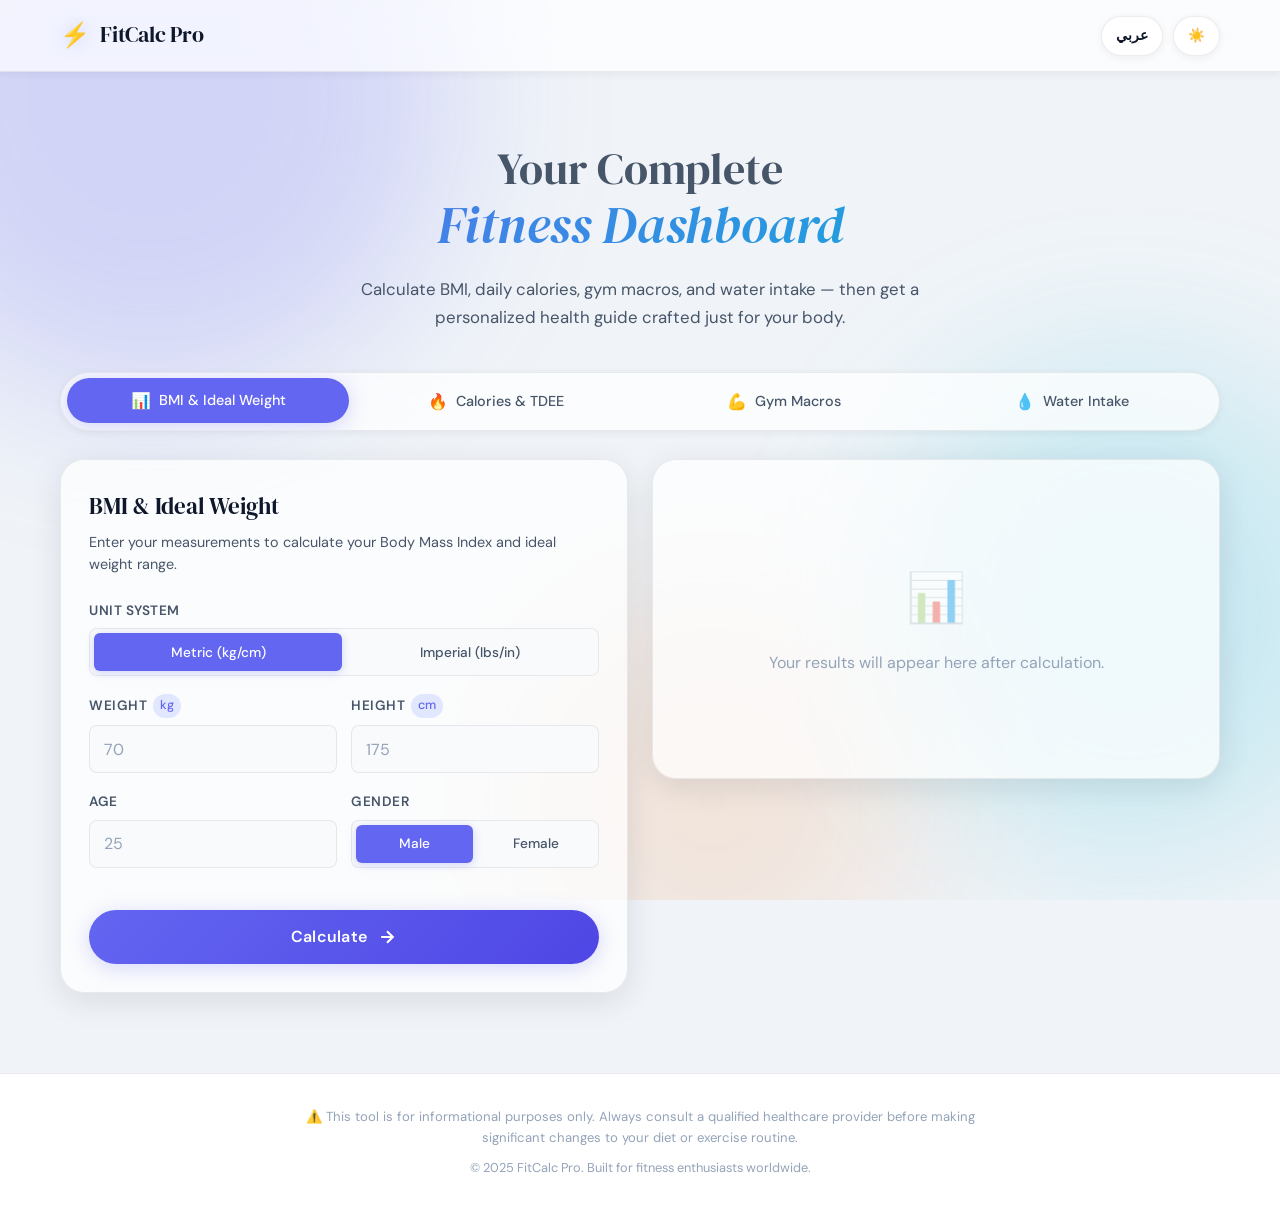
==== index.html @ 035aab6a "Initial commit with sitemap" ====
<!DOCTYPE html>
<html lang="en" dir="ltr" data-theme="light">
<head>
  <meta charset="UTF-8" />
  <meta name="viewport" content="width=device-width, initial-scale=1.0" />
  <meta name="description" content="Free professional Fitness Calculator: BMI, Daily Calories (TDEE), Gym Macros, and Water Intake. Get personalized health advice instantly." />
  <meta name="keywords" content="BMI calculator, calorie calculator, TDEE, macros calculator, water intake, fitness, weight loss, muscle gain, health" />
  <meta property="og:title" content="FitCalc Pro — BMI, Calories, Macros & Water Calculator" />
  <meta property="og:description" content="Your all-in-one fitness dashboard. Calculate BMI, calories, macros, and water intake with personalized guidance." />
  <meta name="theme-color" content="#0f172a" />
  <title>FitCalc Pro — BMI, Calories, Macros & Water Calculator</title>
  <link rel="preconnect" href="https://fonts.googleapis.com" />
  <link rel="preconnect" href="https://fonts.gstatic.com" crossorigin />
  <link href="https://fonts.googleapis.com/css2?family=DM+Sans:ital,opsz,wght@0,9..40,300;0,9..40,400;0,9..40,500;0,9..40,600;0,9..40,700;1,9..40,400&family=DM+Serif+Display:ital@0;1&family=Cairo:wght@300;400;500;600;700&display=swap" rel="stylesheet" />
  <link rel="stylesheet" href="style.css" />
</head>
<body>

  <!-- ===== BACKGROUND MESH ===== -->
  <div class="bg-mesh" aria-hidden="true">
    <div class="mesh-orb mesh-orb--1"></div>
    <div class="mesh-orb mesh-orb--2"></div>
    <div class="mesh-orb mesh-orb--3"></div>
  </div>

  <!-- ===== HEADER ===== -->
  <header class="site-header">
    <div class="header-inner container">
      <div class="logo">
        <span class="logo-icon" aria-hidden="true">⚡</span>
        <span class="logo-text" data-i18n="appName">FitCalc Pro</span>
      </div>
      <div class="header-controls">
        <button class="btn-icon" id="langToggle" aria-label="Toggle language" title="العربية / English">
          <span class="lang-label" id="langLabel">عربي</span>
        </button>
        <button class="btn-icon" id="themeToggle" aria-label="Toggle theme">
          <span class="theme-icon theme-icon--light" aria-hidden="true">☀️</span>
          <span class="theme-icon theme-icon--dark" aria-hidden="true">🌙</span>
        </button>
      </div>
    </div>
  </header>

  <!-- ===== HERO ===== -->
  <section class="hero">
    <div class="container">
      <h1 class="hero-title">
        <span class="hero-title--line1" data-i18n="heroLine1">Your Complete</span>
        <em class="hero-title--accent" data-i18n="heroLine2">Fitness Dashboard</em>
      </h1>
      <p class="hero-sub" data-i18n="heroSub">
        Calculate BMI, daily calories, gym macros, and water intake — then get a personalized health guide crafted just for your body.
      </p>
    </div>
  </section>

  <!-- ===== MAIN APP ===== -->
  <main class="app-main container">

    <!-- TAB NAV -->
    <nav class="tab-nav" role="tablist" aria-label="Calculator tools">
      <button class="tab-btn active" role="tab" aria-selected="true" aria-controls="tab-bmi" data-tab="bmi">
        <span class="tab-icon" aria-hidden="true">📊</span>
        <span data-i18n="tabBMI">BMI & Ideal Weight</span>
      </button>
      <button class="tab-btn" role="tab" aria-selected="false" aria-controls="tab-calories" data-tab="calories">
        <span class="tab-icon" aria-hidden="true">🔥</span>
        <span data-i18n="tabCalories">Calories & TDEE</span>
      </button>
      <button class="tab-btn" role="tab" aria-selected="false" aria-controls="tab-macros" data-tab="macros">
        <span class="tab-icon" aria-hidden="true">💪</span>
        <span data-i18n="tabMacros">Gym Macros</span>
      </button>
      <button class="tab-btn" role="tab" aria-selected="false" aria-controls="tab-water" data-tab="water">
        <span class="tab-icon" aria-hidden="true">💧</span>
        <span data-i18n="tabWater">Water Intake</span>
      </button>
    </nav>

    <!-- ============================================================ -->
    <!-- TAB 1: BMI & IDEAL WEIGHT -->
    <!-- ============================================================ -->
    <section class="tab-panel active" id="tab-bmi" role="tabpanel" aria-labelledby="btn-bmi">
      <div class="panel-grid">

        <!-- INPUT CARD -->
        <div class="card card--input">
          <div class="card-header">
            <h2 class="card-title" data-i18n="bmiTitle">BMI & Ideal Weight</h2>
            <p class="card-desc" data-i18n="bmiDesc">Enter your measurements to calculate your Body Mass Index and ideal weight range.</p>
          </div>

          <div class="form-group">
            <label class="form-label" for="bmi-unit" data-i18n="unitSystem">Unit System</label>
            <div class="segmented-control" id="bmi-unit-control">
              <button class="seg-btn active" data-unit="metric" data-i18n="metric">Metric (kg/cm)</button>
              <button class="seg-btn" data-unit="imperial" data-i18n="imperial">Imperial (lbs/in)</button>
            </div>
          </div>

          <div class="form-row">
            <div class="form-group">
              <label class="form-label" for="bmi-weight">
                <span data-i18n="weight">Weight</span>
                <span class="unit-label" id="weightUnitLabel">kg</span>
              </label>
              <input class="form-input" type="number" id="bmi-weight" min="1" max="500" placeholder="70" autocomplete="off" />
            </div>
            <div class="form-group">
              <label class="form-label" for="bmi-height">
                <span data-i18n="height">Height</span>
                <span class="unit-label" id="heightUnitLabel">cm</span>
              </label>
              <input class="form-input" type="number" id="bmi-height" min="1" max="300" placeholder="175" autocomplete="off" />
            </div>
          </div>

          <div class="form-row">
            <div class="form-group">
              <label class="form-label" for="bmi-age" data-i18n="age">Age</label>
              <input class="form-input" type="number" id="bmi-age" min="5" max="120" placeholder="25" autocomplete="off" />
            </div>
            <div class="form-group">
              <label class="form-label" data-i18n="gender">Gender</label>
              <div class="segmented-control" id="bmi-gender-control">
                <button class="seg-btn active" data-gender="male" data-i18n="male">Male</button>
                <button class="seg-btn" data-gender="female" data-i18n="female">Female</button>
              </div>
            </div>
          </div>

          <button class="btn-calculate" id="calcBMI">
            <span data-i18n="calculate">Calculate</span>
            <svg class="btn-arrow" viewBox="0 0 24 24" fill="none" stroke="currentColor" stroke-width="2.5"><path d="M5 12h14M12 5l7 7-7 7"/></svg>
          </button>
        </div>

        <!-- RESULT CARD -->
        <div class="card card--result" id="bmi-results" aria-live="polite">
          <div class="result-placeholder" id="bmi-placeholder">
            <div class="placeholder-icon" aria-hidden="true">📊</div>
            <p data-i18n="resultPlaceholder">Your results will appear here after calculation.</p>
          </div>

          <div class="result-content hidden" id="bmi-result-content">
            <div class="bmi-score-wrap">
              <div class="bmi-score-circle">
                <span class="bmi-score-value" id="bmiValue">--</span>
                <span class="bmi-score-label" data-i18n="bmiLabel">BMI</span>
              </div>
              <div class="bmi-score-info">
                <span class="bmi-status-badge" id="bmiStatusBadge">--</span>
                <p class="bmi-range-text" id="bmiRangeText"></p>
              </div>
            </div>

            <!-- GAUGE -->
            <div class="bmi-gauge-wrap">
              <div class="bmi-gauge" aria-hidden="true">
                <div class="gauge-track">
                  <div class="gauge-segment seg--underweight"></div>
                  <div class="gauge-segment seg--healthy"></div>
                  <div class="gauge-segment seg--overweight"></div>
                  <div class="gauge-segment seg--obese"></div>
                </div>
                <div class="gauge-needle" id="gaugeNeedle"></div>
                <div class="gauge-labels">
                  <span data-i18n="underweight">Underweight</span>
                  <span data-i18n="healthy">Healthy</span>
                  <span data-i18n="overweight">Overweight</span>
                  <span data-i18n="obese">Obese</span>
                </div>
              </div>
            </div>

            <!-- IDEAL WEIGHT -->
            <div class="ideal-weight-card">
              <h3 class="iw-title" data-i18n="idealWeightTitle">Ideal Weight Range</h3>
              <div class="iw-range">
                <div class="iw-item">
                  <span class="iw-method">Hamwi</span>
                  <span class="iw-value" id="iwHamwi">--</span>
                </div>
                <div class="iw-item">
                  <span class="iw-method">Devine</span>
                  <span class="iw-value" id="iwDevine">--</span>
                </div>
                <div class="iw-item">
                  <span class="iw-method">Robinson</span>
                  <span class="iw-value" id="iwRobinson">--</span>
                </div>
                <div class="iw-item iw-item--highlight">
                  <span class="iw-method" data-i18n="average">Average</span>
                  <span class="iw-value" id="iwAverage">--</span>
                </div>
              </div>
            </div>

            <button class="btn-export" id="exportBMI">
              <span aria-hidden="true">⬇</span>
              <span data-i18n="exportReport">Download Report</span>
            </button>
          </div>
        </div>
      </div>

      <!-- DYNAMIC ARTICLE -->
      <div class="article-section hidden" id="bmi-article" aria-live="polite"></div>
    </section>

    <!-- ============================================================ -->
    <!-- TAB 2: CALORIES & TDEE -->
    <!-- ============================================================ -->
    <section class="tab-panel" id="tab-calories" role="tabpanel">
      <div class="panel-grid">

        <div class="card card--input">
          <div class="card-header">
            <h2 class="card-title" data-i18n="calTitle">Daily Calories & TDEE</h2>
            <p class="card-desc" data-i18n="calDesc">Uses the Mifflin-St Jeor Equation to estimate your Basal Metabolic Rate and Total Daily Energy Expenditure.</p>
          </div>

          <div class="form-group">
            <label class="form-label" data-i18n="unitSystem">Unit System</label>
            <div class="segmented-control" id="cal-unit-control">
              <button class="seg-btn active" data-unit="metric" data-i18n="metric">Metric (kg/cm)</button>
              <button class="seg-btn" data-unit="imperial" data-i18n="imperial">Imperial (lbs/in)</button>
            </div>
          </div>

          <div class="form-row">
            <div class="form-group">
              <label class="form-label" for="cal-weight">
                <span data-i18n="weight">Weight</span>
                <span class="unit-label" id="calWeightUnitLabel">kg</span>
              </label>
              <input class="form-input" type="number" id="cal-weight" min="1" placeholder="70" autocomplete="off" />
            </div>
            <div class="form-group">
              <label class="form-label" for="cal-height">
                <span data-i18n="height">Height</span>
                <span class="unit-label" id="calHeightUnitLabel">cm</span>
              </label>
              <input class="form-input" type="number" id="cal-height" min="1" placeholder="175" autocomplete="off" />
            </div>
          </div>

          <div class="form-row">
            <div class="form-group">
              <label class="form-label" for="cal-age" data-i18n="age">Age</label>
              <input class="form-input" type="number" id="cal-age" min="5" max="120" placeholder="25" autocomplete="off" />
            </div>
            <div class="form-group">
              <label class="form-label" data-i18n="gender">Gender</label>
              <div class="segmented-control" id="cal-gender-control">
                <button class="seg-btn active" data-gender="male" data-i18n="male">Male</button>
                <button class="seg-btn" data-gender="female" data-i18n="female">Female</button>
              </div>
            </div>
          </div>

          <div class="form-group">
            <label class="form-label" for="cal-activity" data-i18n="activityLevel">Activity Level</label>
            <select class="form-select" id="cal-activity">
              <option value="1.2" data-i18n="actSedentary">Sedentary (desk job, little/no exercise)</option>
              <option value="1.375" data-i18n="actLight">Lightly Active (1–3 days/week)</option>
              <option value="1.55" data-i18n="actModerate">Moderately Active (3–5 days/week)</option>
              <option value="1.725" data-i18n="actVery">Very Active (6–7 days/week)</option>
              <option value="1.9" data-i18n="actAthlete">Athlete (2x/day, intense training)</option>
            </select>
          </div>

          <div class="form-group">
            <label class="form-label" data-i18n="goal">Your Goal</label>
            <div class="goal-control" id="cal-goal-control">
              <button class="goal-btn" data-goal="lose" data-i18n="goalLose">🔥 Lose Weight</button>
              <button class="goal-btn active" data-goal="maintain" data-i18n="goalMaintain">⚖️ Maintain</button>
              <button class="goal-btn" data-goal="gain" data-i18n="goalGain">💪 Gain Muscle</button>
            </div>
          </div>

          <button class="btn-calculate" id="calcCalories">
            <span data-i18n="calculate">Calculate</span>
            <svg class="btn-arrow" viewBox="0 0 24 24" fill="none" stroke="currentColor" stroke-width="2.5"><path d="M5 12h14M12 5l7 7-7 7"/></svg>
          </button>
        </div>

        <div class="card card--result" id="cal-results" aria-live="polite">
          <div class="result-placeholder" id="cal-placeholder">
            <div class="placeholder-icon" aria-hidden="true">🔥</div>
            <p data-i18n="resultPlaceholder">Your results will appear here after calculation.</p>
          </div>

          <div class="result-content hidden" id="cal-result-content">
            <div class="cal-main-result">
              <div class="cal-metric">
                <span class="cal-metric-value" id="bmrValue">--</span>
                <span class="cal-metric-label" data-i18n="bmrLabel">BMR (Base)</span>
                <span class="cal-metric-hint" data-i18n="bmrHint">Calories at rest</span>
              </div>
              <div class="cal-divider" aria-hidden="true">→</div>
              <div class="cal-metric cal-metric--primary">
                <span class="cal-metric-value" id="tdeeValue">--</span>
                <span class="cal-metric-label" data-i18n="tdeeLabel">TDEE (Daily)</span>
                <span class="cal-metric-hint" data-i18n="tdeeHint">With your activity</span>
              </div>
            </div>

            <div class="cal-goal-result">
              <div class="goal-result-card" id="goalResultCard">
                <div class="goal-result-icon" id="goalResultIcon" aria-hidden="true">⚖️</div>
                <div class="goal-result-info">
                  <span class="goal-result-label" id="goalResultLabel" data-i18n="goalMaintain">Maintenance</span>
                  <span class="goal-result-value" id="goalCalValue">--</span>
                  <span class="goal-result-sub" data-i18n="caloriesPerDay">calories / day</span>
                </div>
              </div>
            </div>

            <div class="cal-breakdown">
              <h3 class="breakdown-title" data-i18n="calBreakdownTitle">Weekly Goal Timeline</h3>
              <div class="breakdown-grid">
                <div class="breakdown-item">
                  <span class="breakdown-label" data-i18n="weekly">Weekly</span>
                  <span class="breakdown-value" id="weeklyChange">--</span>
                </div>
                <div class="breakdown-item">
                  <span class="breakdown-label" data-i18n="monthly">Monthly</span>
                  <span class="breakdown-value" id="monthlyChange">--</span>
                </div>
              </div>
            </div>

            <button class="btn-export" id="exportCalories">
              <span aria-hidden="true">⬇</span>
              <span data-i18n="exportReport">Download Report</span>
            </button>
          </div>
        </div>
      </div>
    </section>

    <!-- ============================================================ -->
    <!-- TAB 3: GYM MACROS -->
    <!-- ============================================================ -->
    <section class="tab-panel" id="tab-macros" role="tabpanel">
      <div class="panel-grid">

        <div class="card card--input">
          <div class="card-header">
            <h2 class="card-title" data-i18n="macroTitle">Gym Macros Calculator</h2>
            <p class="card-desc" data-i18n="macroDesc">Break down your daily calories into the optimal grams of Protein, Carbohydrates, and Fats for your fitness goal.</p>
          </div>

          <div class="form-group">
            <label class="form-label" for="macro-tdee" data-i18n="macroTDEELabel">Your TDEE / Daily Calories</label>
            <input class="form-input" type="number" id="macro-tdee" min="800" max="10000" placeholder="2500" autocomplete="off" />
            <span class="form-hint" data-i18n="macroTDEEHint">Use your result from the Calories tab, or enter manually.</span>
          </div>

          <div class="form-group">
            <label class="form-label" data-i18n="goal">Your Fitness Goal</label>
            <div class="goal-control" id="macro-goal-control">
              <button class="goal-btn" data-goal="cut" data-i18n="goalCut">🔥 Cut (Fat Loss)</button>
              <button class="goal-btn active" data-goal="maintain" data-i18n="goalMaintain">⚖️ Maintain</button>
              <button class="goal-btn" data-goal="bulk" data-i18n="goalBulk">💪 Bulk (Muscle Gain)</button>
            </div>
          </div>

          <div class="form-group">
            <label class="form-label" data-i18n="bodyType">Body Type / Preference</label>
            <div class="segmented-control" id="macro-body-control">
              <button class="seg-btn active" data-body="ecto" data-i18n="ecto">Ectomorph</button>
              <button class="seg-btn" data-body="meso" data-i18n="meso">Mesomorph</button>
              <button class="seg-btn" data-body="endo" data-i18n="endo">Endomorph</button>
            </div>
          </div>

          <button class="btn-calculate" id="calcMacros">
            <span data-i18n="calculate">Calculate</span>
            <svg class="btn-arrow" viewBox="0 0 24 24" fill="none" stroke="currentColor" stroke-width="2.5"><path d="M5 12h14M12 5l7 7-7 7"/></svg>
          </button>
        </div>

        <div class="card card--result" id="macro-results" aria-live="polite">
          <div class="result-placeholder" id="macro-placeholder">
            <div class="placeholder-icon" aria-hidden="true">💪</div>
            <p data-i18n="resultPlaceholder">Your results will appear here after calculation.</p>
          </div>

          <div class="result-content hidden" id="macro-result-content">
            <div class="macro-donut-wrap">
              <canvas id="macroDonut" width="200" height="200" aria-label="Macro distribution chart"></canvas>
              <div class="macro-donut-center">
                <span class="macro-donut-total" id="macroTotal">--</span>
                <span class="macro-donut-label" data-i18n="caloriesPerDay">cal/day</span>
              </div>
            </div>

            <div class="macro-bars">
              <div class="macro-bar-item">
                <div class="macro-bar-header">
                  <span class="macro-bar-name" data-i18n="protein">🥩 Protein</span>
                  <span class="macro-bar-value" id="proteinGrams">-- g</span>
                  <span class="macro-bar-pct" id="proteinPct">--%</span>
                </div>
                <div class="macro-bar-track"><div class="macro-bar-fill macro-bar-fill--protein" id="proteinBar"></div></div>
                <span class="macro-bar-cal" id="proteinCal">-- kcal</span>
              </div>
              <div class="macro-bar-item">
                <div class="macro-bar-header">
                  <span class="macro-bar-name" data-i18n="carbs">🍚 Carbohydrates</span>
                  <span class="macro-bar-value" id="carbsGrams">-- g</span>
                  <span class="macro-bar-pct" id="carbsPct">--%</span>
                </div>
                <div class="macro-bar-track"><div class="macro-bar-fill macro-bar-fill--carbs" id="carbsBar"></div></div>
                <span class="macro-bar-cal" id="carbsCal">-- kcal</span>
              </div>
              <div class="macro-bar-item">
                <div class="macro-bar-header">
                  <span class="macro-bar-name" data-i18n="fats">🥑 Fats</span>
                  <span class="macro-bar-value" id="fatsGrams">-- g</span>
                  <span class="macro-bar-pct" id="fatsPct">--%</span>
                </div>
                <div class="macro-bar-track"><div class="macro-bar-fill macro-bar-fill--fats" id="fatsBar"></div></div>
                <span class="macro-bar-cal" id="fatsCal">-- kcal</span>
              </div>
            </div>

            <div class="macro-meals">
              <h3 class="breakdown-title" data-i18n="perMealTitle">Per Meal Split (3 meals)</h3>
              <div class="meal-row">
                <span class="meal-macro protein-dot" data-i18n="protein">Protein</span>
                <span id="mealProtein">--</span>
              </div>
              <div class="meal-row">
                <span class="meal-macro carbs-dot" data-i18n="carbs">Carbs</span>
                <span id="mealCarbs">--</span>
              </div>
              <div class="meal-row">
                <span class="meal-macro fats-dot" data-i18n="fats">Fats</span>
                <span id="mealFats">--</span>
              </div>
            </div>

            <button class="btn-export" id="exportMacros">
              <span aria-hidden="true">⬇</span>
              <span data-i18n="exportReport">Download Report</span>
            </button>
          </div>
        </div>
      </div>
    </section>

    <!-- ============================================================ -->
    <!-- TAB 4: WATER INTAKE -->
    <!-- ============================================================ -->
    <section class="tab-panel" id="tab-water" role="tabpanel">
      <div class="panel-grid">

        <div class="card card--input">
          <div class="card-header">
            <h2 class="card-title" data-i18n="waterTitle">Daily Water Intake</h2>
            <p class="card-desc" data-i18n="waterDesc">Calculate how much water your body needs each day based on your weight, activity, and environment.</p>
          </div>

          <div class="form-group">
            <label class="form-label" data-i18n="unitSystem">Unit System</label>
            <div class="segmented-control" id="water-unit-control">
              <button class="seg-btn active" data-unit="metric" data-i18n="metric">Metric (kg)</button>
              <button class="seg-btn" data-unit="imperial" data-i18n="imperial">Imperial (lbs)</button>
            </div>
          </div>

          <div class="form-group">
            <label class="form-label" for="water-weight">
              <span data-i18n="weight">Weight</span>
              <span class="unit-label" id="waterWeightUnitLabel">kg</span>
            </label>
            <input class="form-input" type="number" id="water-weight" min="1" placeholder="70" autocomplete="off" />
          </div>

          <div class="form-group">
            <label class="form-label" for="water-activity" data-i18n="activityLevel">Activity Level</label>
            <select class="form-select" id="water-activity">
              <option value="sedentary" data-i18n="actSedentary">Sedentary (desk job, little/no exercise)</option>
              <option value="light" data-i18n="actLight">Lightly Active (1–3 days/week)</option>
              <option value="moderate" data-i18n="actModerate">Moderately Active (3–5 days/week)</option>
              <option value="very" data-i18n="actVery">Very Active (6–7 days/week)</option>
              <option value="athlete" data-i18n="actAthlete">Athlete (2x/day, intense training)</option>
            </select>
          </div>

          <div class="form-group">
            <label class="form-label" for="water-climate" data-i18n="climate">Climate / Environment</label>
            <select class="form-select" id="water-climate">
              <option value="cool" data-i18n="climateCool">Cool / Temperate</option>
              <option value="normal" data-i18n="climateNormal" selected>Normal</option>
              <option value="hot" data-i18n="climateHot">Hot / Humid</option>
              <option value="veryhot" data-i18n="climateVeryHot">Very Hot / Desert</option>
            </select>
          </div>

          <button class="btn-calculate" id="calcWater">
            <span data-i18n="calculate">Calculate</span>
            <svg class="btn-arrow" viewBox="0 0 24 24" fill="none" stroke="currentColor" stroke-width="2.5"><path d="M5 12h14M12 5l7 7-7 7"/></svg>
          </button>
        </div>

        <div class="card card--result" id="water-results" aria-live="polite">
          <div class="result-placeholder" id="water-placeholder">
            <div class="placeholder-icon" aria-hidden="true">💧</div>
            <p data-i18n="resultPlaceholder">Your results will appear here after calculation.</p>
          </div>

          <div class="result-content hidden" id="water-result-content">
            <div class="water-visual">
              <div class="water-bottle-wrap" aria-hidden="true">
                <div class="water-bottle">
                  <div class="water-fill" id="waterFill"></div>
                  <div class="water-waves"></div>
                </div>
              </div>
              <div class="water-main-info">
                <span class="water-liters" id="waterLiters">--</span>
                <span class="water-liters-label" data-i18n="litersPerDay">Liters / Day</span>
                <span class="water-glasses" id="waterGlasses">--</span>
                <span class="water-glasses-label" data-i18n="glassesPerDay">Glasses / Day</span>
              </div>
            </div>

            <div class="water-schedule">
              <h3 class="breakdown-title" data-i18n="waterScheduleTitle">Daily Drinking Schedule</h3>
              <div class="schedule-grid" id="waterScheduleGrid"></div>
            </div>

            <div class="water-tips" id="waterTipsBox">
              <h3 class="breakdown-title" data-i18n="waterTipsTitle">Hydration Tips</h3>
              <div class="tips-list" id="waterTipsList"></div>
            </div>

            <button class="btn-export" id="exportWater">
              <span aria-hidden="true">⬇</span>
              <span data-i18n="exportReport">Download Report</span>
            </button>
          </div>
        </div>
      </div>
    </section>

  </main>

  <!-- ===== FOOTER ===== -->
  <footer class="site-footer">
    <div class="container footer-inner">
      <p class="footer-disclaimer" data-i18n="disclaimer">
        ⚠️ This tool is for informational purposes only. Always consult a qualified healthcare provider before making significant changes to your diet or exercise routine.
      </p>
      <p class="footer-copy">© 2025 FitCalc Pro. Built for fitness enthusiasts worldwide.</p>
    </div>
  </footer>

  <script src="script.js"></script>
</body>
</html>
---- style.css ----
/* =====================================================
   FITCALC PRO — style.css
   Premium Fitness Dashboard UI
   ===================================================== */

/* ── 1. CSS VARIABLES & THEMING ── */
:root {
  /* Core Palette — Light */
  --bg-base:        #f0f4f8;
  --bg-surface:     #ffffff;
  --bg-glass:       rgba(255,255,255,0.72);
  --bg-glass-hover: rgba(255,255,255,0.88);
  --bg-input:       #f8fafc;
  --bg-input-focus: #ffffff;
  --border:         rgba(15,23,42,0.08);
  --border-focus:   var(--accent);
  --shadow-sm:      0 2px 8px rgba(15,23,42,0.06);
  --shadow-md:      0 8px 32px rgba(15,23,42,0.10);
  --shadow-lg:      0 20px 60px rgba(15,23,42,0.14);
  --shadow-glow:    0 0 40px rgba(99,102,241,0.18);

  --text-primary:   #0f172a;
  --text-secondary: #475569;
  --text-muted:     #94a3b8;
  --text-inverse:   #ffffff;

  /* Brand */
  --accent:         #6366f1;
  --accent-light:   #e0e7ff;
  --accent-dark:    #4f46e5;
  --accent-glow:    rgba(99,102,241,0.25);

  /* Macro / Status Colors */
  --color-protein:  #f97316;
  --color-carbs:    #3b82f6;
  --color-fats:     #a855f7;
  --color-water:    #06b6d4;

  --bmi-underweight: #38bdf8;
  --bmi-healthy:     #22c55e;
  --bmi-overweight:  #f59e0b;
  --bmi-obese:       #ef4444;

  /* Layout */
  --radius-sm:  8px;
  --radius-md:  16px;
  --radius-lg:  24px;
  --radius-xl:  32px;
  --radius-full:9999px;

  --max-width: 1200px;
  --header-h:  72px;

  /* Typography */
  --font-body:    'DM Sans', sans-serif;
  --font-display: 'DM Serif Display', serif;
  --font-ar:      'Cairo', sans-serif;

  /* Transitions */
  --ease:       cubic-bezier(0.4, 0, 0.2, 1);
  --ease-spring:cubic-bezier(0.34, 1.56, 0.64, 1);
  --t-fast:     140ms;
  --t-base:     240ms;
  --t-slow:     420ms;

  /* Mesh orb colors */
  --orb1: rgba(99, 102, 241, 0.22);
  --orb2: rgba(6, 182, 212, 0.16);
  --orb3: rgba(249, 115, 22, 0.12);
}

[data-theme="dark"] {
  --bg-base:        #0a0f1e;
  --bg-surface:     #111827;
  --bg-glass:       rgba(17,24,39,0.78);
  --bg-glass-hover: rgba(30,41,59,0.90);
  --bg-input:       #1e293b;
  --bg-input-focus: #243044;
  --border:         rgba(255,255,255,0.08);
  --border-focus:   var(--accent);
  --shadow-sm:      0 2px 8px rgba(0,0,0,0.25);
  --shadow-md:      0 8px 32px rgba(0,0,0,0.35);
  --shadow-lg:      0 20px 60px rgba(0,0,0,0.5);
  --shadow-glow:    0 0 60px rgba(99,102,241,0.22);

  --text-primary:   #f1f5f9;
  --text-secondary: #94a3b8;
  --text-muted:     #64748b;
  --text-inverse:   #0f172a;

  --accent-light:   rgba(99,102,241,0.18);

  --orb1: rgba(99, 102, 241, 0.15);
  --orb2: rgba(6, 182, 212, 0.10);
  --orb3: rgba(249, 115, 22, 0.08);
}

/* ── 2. RESET & BASE ── */
*, *::before, *::after {
  box-sizing: border-box;
  margin: 0;
  padding: 0;
}

html {
  font-size: 16px;
  scroll-behavior: smooth;
  -webkit-text-size-adjust: 100%;
}

body {
  font-family: var(--font-body);
  background: var(--bg-base);
  color: var(--text-primary);
  line-height: 1.6;
  min-height: 100vh;
  overflow-x: hidden;
  transition: background var(--t-slow) var(--ease), color var(--t-base) var(--ease);
}

html[lang="ar"] body,
html[dir="rtl"] body {
  font-family: var(--font-ar);
}

img, video { max-width: 100%; display: block; }
button { cursor: pointer; font-family: inherit; }
input, select, textarea { font-family: inherit; }
a { color: var(--accent); text-decoration: none; }

/* ── 3. BACKGROUND MESH ── */
.bg-mesh {
  position: fixed;
  inset: 0;
  pointer-events: none;
  z-index: 0;
  overflow: hidden;
}
.mesh-orb {
  position: absolute;
  border-radius: 50%;
  filter: blur(80px);
  animation: orbFloat 18s ease-in-out infinite;
}
.mesh-orb--1 {
  width: 600px; height: 600px;
  top: -200px; left: -150px;
  background: var(--orb1);
  animation-delay: 0s;
}
.mesh-orb--2 {
  width: 500px; height: 500px;
  top: 40%; right: -100px;
  background: var(--orb2);
  animation-delay: -6s;
}
.mesh-orb--3 {
  width: 400px; height: 400px;
  bottom: -100px; left: 40%;
  background: var(--orb3);
  animation-delay: -12s;
}
@keyframes orbFloat {
  0%, 100% { transform: translate(0, 0) scale(1); }
  33%       { transform: translate(40px, -30px) scale(1.05); }
  66%       { transform: translate(-30px, 20px) scale(0.97); }
}

/* ── 4. CONTAINER ── */
.container {
  max-width: var(--max-width);
  margin: 0 auto;
  padding: 0 20px;
  position: relative;
  z-index: 1;
}

/* ── 5. HEADER ── */
.site-header {
  position: sticky;
  top: 0;
  z-index: 100;
  height: var(--header-h);
  backdrop-filter: blur(20px) saturate(1.6);
  -webkit-backdrop-filter: blur(20px) saturate(1.6);
  background: var(--bg-glass);
  border-bottom: 1px solid var(--border);
  box-shadow: var(--shadow-sm);
  transition: background var(--t-slow) var(--ease);
}
.header-inner {
  display: flex;
  align-items: center;
  justify-content: space-between;
  height: 100%;
}
.logo {
  display: flex;
  align-items: center;
  gap: 10px;
}
.logo-icon {
  font-size: 1.5rem;
  filter: drop-shadow(0 0 8px var(--accent-glow));
  animation: pulse-icon 3s ease-in-out infinite;
}
@keyframes pulse-icon {
  0%, 100% { filter: drop-shadow(0 0 8px var(--accent-glow)); }
  50%       { filter: drop-shadow(0 0 18px var(--accent-glow)); }
}
.logo-text {
  font-family: var(--font-display);
  font-size: 1.35rem;
  font-weight: 400;
  color: var(--text-primary);
  letter-spacing: -0.01em;
}
.header-controls {
  display: flex;
  align-items: center;
  gap: 10px;
}
.btn-icon {
  display: flex;
  align-items: center;
  justify-content: center;
  gap: 6px;
  height: 40px;
  padding: 0 14px;
  border-radius: var(--radius-full);
  border: 1px solid var(--border);
  background: var(--bg-surface);
  color: var(--text-primary);
  font-size: 0.85rem;
  font-weight: 500;
  transition: all var(--t-fast) var(--ease);
  box-shadow: var(--shadow-sm);
}
.btn-icon:hover {
  background: var(--accent);
  color: #fff;
  border-color: var(--accent);
  transform: translateY(-1px);
  box-shadow: 0 4px 16px var(--accent-glow);
}
.theme-icon--light { display: inline; }
.theme-icon--dark  { display: none; }
[data-theme="dark"] .theme-icon--light { display: none; }
[data-theme="dark"] .theme-icon--dark  { display: inline; }
.lang-label { font-size: 0.85rem; font-weight: 600; }

/* ── 6. HERO ── */
.hero {
  padding: 72px 0 40px;
  text-align: center;
  position: relative;
  z-index: 1;
}
.hero-title {
  font-family: var(--font-display);
  font-weight: 400;
  line-height: 1.15;
  font-size: clamp(2rem, 5vw, 3.25rem);
  color: var(--text-primary);
  margin-bottom: 20px;
}
.hero-title--line1 {
  display: block;
  font-size: 0.85em;
  color: var(--text-secondary);
}
.hero-title--accent {
  display: block;
  font-style: italic;
  background: linear-gradient(135deg, var(--accent), var(--color-water));
  -webkit-background-clip: text;
  -webkit-text-fill-color: transparent;
  background-clip: text;
}
.hero-sub {
  max-width: 600px;
  margin: 0 auto;
  color: var(--text-secondary);
  font-size: 1.05rem;
  line-height: 1.7;
}

/* ── 7. APP MAIN ── */
.app-main {
  padding-bottom: 80px;
}

/* ── 8. TAB NAV ── */
.tab-nav {
  display: flex;
  gap: 6px;
  background: var(--bg-glass);
  backdrop-filter: blur(16px);
  -webkit-backdrop-filter: blur(16px);
  border: 1px solid var(--border);
  border-radius: var(--radius-xl);
  padding: 6px;
  margin-bottom: 28px;
  box-shadow: var(--shadow-sm);
  overflow-x: auto;
  scrollbar-width: none;
}
.tab-nav::-webkit-scrollbar { display: none; }
.tab-btn {
  flex: 1;
  min-width: 140px;
  display: flex;
  align-items: center;
  justify-content: center;
  gap: 8px;
  padding: 12px 16px;
  border-radius: var(--radius-lg);
  border: none;
  background: transparent;
  color: var(--text-secondary);
  font-size: 0.9rem;
  font-weight: 500;
  white-space: nowrap;
  transition: all var(--t-base) var(--ease);
}
.tab-btn:hover {
  background: var(--bg-glass-hover);
  color: var(--text-primary);
}
.tab-btn.active {
  background: var(--accent);
  color: #fff;
  box-shadow: 0 4px 20px var(--accent-glow);
  transform: translateY(-1px);
}
.tab-icon { font-size: 1.1em; }

/* ── 9. TAB PANELS ── */
.tab-panel {
  display: none;
  animation: panelIn var(--t-slow) var(--ease) both;
}
.tab-panel.active { display: block; }
@keyframes panelIn {
  from { opacity: 0; transform: translateY(16px); }
  to   { opacity: 1; transform: translateY(0); }
}

/* ── 10. PANEL GRID ── */
.panel-grid {
  display: grid;
  grid-template-columns: 1fr 1fr;
  gap: 24px;
  align-items: start;
}
@media (max-width: 820px) {
  .panel-grid { grid-template-columns: 1fr; }
}

/* ── 11. CARD ── */
.card {
  background: var(--bg-glass);
  backdrop-filter: blur(20px) saturate(1.4);
  -webkit-backdrop-filter: blur(20px) saturate(1.4);
  border: 1px solid var(--border);
  border-radius: var(--radius-lg);
  padding: 28px;
  box-shadow: var(--shadow-md);
  transition: box-shadow var(--t-base) var(--ease);
}
.card:hover { box-shadow: var(--shadow-lg); }
.card--result { min-height: 320px; }
.card-header { margin-bottom: 24px; }
.card-title {
  font-family: var(--font-display);
  font-size: 1.45rem;
  font-weight: 400;
  color: var(--text-primary);
  margin-bottom: 6px;
}
.card-desc {
  color: var(--text-secondary);
  font-size: 0.9rem;
  line-height: 1.55;
}

/* ── 12. FORM ELEMENTS ── */
.form-group { margin-bottom: 18px; }
.form-row {
  display: grid;
  grid-template-columns: 1fr 1fr;
  gap: 14px;
}
.form-label {
  display: flex;
  align-items: center;
  gap: 6px;
  font-size: 0.85rem;
  font-weight: 600;
  color: var(--text-secondary);
  margin-bottom: 7px;
  text-transform: uppercase;
  letter-spacing: 0.04em;
}
.unit-label {
  font-size: 0.78rem;
  font-weight: 500;
  color: var(--accent);
  background: var(--accent-light);
  padding: 2px 7px;
  border-radius: var(--radius-full);
  text-transform: lowercase;
  letter-spacing: 0;
}
.form-input, .form-select {
  width: 100%;
  height: 48px;
  padding: 0 14px;
  border-radius: var(--radius-sm);
  border: 1.5px solid var(--border);
  background: var(--bg-input);
  color: var(--text-primary);
  font-size: 1rem;
  font-family: inherit;
  transition: all var(--t-fast) var(--ease);
  outline: none;
  appearance: none;
  -webkit-appearance: none;
}
.form-input:focus, .form-select:focus {
  border-color: var(--accent);
  background: var(--bg-input-focus);
  box-shadow: 0 0 0 3px var(--accent-glow);
}
.form-input::placeholder { color: var(--text-muted); }
.form-select {
  background-image: url("data:image/svg+xml,%3Csvg xmlns='http://www.w3.org/2000/svg' width='16' height='16' fill='none' viewBox='0 0 24 24'%3E%3Cpath stroke='%2394a3b8' stroke-width='2' stroke-linecap='round' d='M6 9l6 6 6-6'/%3E%3C/svg%3E");
  background-repeat: no-repeat;
  background-position: right 12px center;
  padding-right: 40px;
}
html[dir="rtl"] .form-select {
  background-position: left 12px center;
  padding-right: 14px;
  padding-left: 40px;
}
.form-hint {
  display: block;
  margin-top: 5px;
  font-size: 0.8rem;
  color: var(--text-muted);
}

/* ── 13. SEGMENTED CONTROL ── */
.segmented-control {
  display: flex;
  gap: 4px;
  background: var(--bg-input);
  border: 1.5px solid var(--border);
  border-radius: var(--radius-sm);
  padding: 4px;
  height: 48px;
}
.seg-btn {
  flex: 1;
  border: none;
  border-radius: 6px;
  background: transparent;
  color: var(--text-secondary);
  font-size: 0.85rem;
  font-weight: 500;
  font-family: inherit;
  transition: all var(--t-fast) var(--ease);
}
.seg-btn.active {
  background: var(--accent);
  color: #fff;
  box-shadow: 0 2px 8px var(--accent-glow);
}
.seg-btn:hover:not(.active) {
  background: var(--bg-glass-hover);
  color: var(--text-primary);
}

/* ── 14. GOAL CONTROL ── */
.goal-control {
  display: flex;
  gap: 8px;
}
.goal-btn {
  flex: 1;
  height: 52px;
  border-radius: var(--radius-sm);
  border: 1.5px solid var(--border);
  background: var(--bg-input);
  color: var(--text-secondary);
  font-size: 0.85rem;
  font-weight: 600;
  font-family: inherit;
  transition: all var(--t-base) var(--ease);
  white-space: nowrap;
  overflow: hidden;
  text-overflow: ellipsis;
  padding: 0 8px;
}
.goal-btn.active {
  border-color: var(--accent);
  background: var(--accent-light);
  color: var(--accent);
  box-shadow: 0 2px 12px var(--accent-glow);
}
.goal-btn:hover:not(.active) {
  border-color: var(--accent);
  color: var(--text-primary);
}

/* ── 15. CALCULATE BUTTON ── */
.btn-calculate {
  width: 100%;
  height: 54px;
  border-radius: var(--radius-full);
  border: none;
  background: linear-gradient(135deg, var(--accent), var(--accent-dark));
  color: #fff;
  font-size: 1rem;
  font-weight: 600;
  font-family: inherit;
  display: flex;
  align-items: center;
  justify-content: center;
  gap: 10px;
  margin-top: 24px;
  transition: all var(--t-base) var(--ease-spring);
  box-shadow: 0 4px 20px var(--accent-glow);
  letter-spacing: 0.02em;
}
.btn-calculate:hover {
  transform: translateY(-2px) scale(1.01);
  box-shadow: 0 8px 32px var(--accent-glow);
}
.btn-calculate:active { transform: scale(0.98); }
.btn-arrow {
  width: 20px; height: 20px;
  transition: transform var(--t-fast) var(--ease);
}
html[dir="rtl"] .btn-arrow { transform: scaleX(-1); }
.btn-calculate:hover .btn-arrow { transform: translateX(4px); }
html[dir="rtl"] .btn-calculate:hover .btn-arrow { transform: scaleX(-1) translateX(-4px); }

/* ── 16. EXPORT BUTTON ── */
.btn-export {
  width: 100%;
  height: 44px;
  border-radius: var(--radius-full);
  border: 1.5px solid var(--accent);
  background: transparent;
  color: var(--accent);
  font-size: 0.9rem;
  font-weight: 600;
  font-family: inherit;
  display: flex;
  align-items: center;
  justify-content: center;
  gap: 8px;
  margin-top: 20px;
  transition: all var(--t-fast) var(--ease);
}
.btn-export:hover {
  background: var(--accent);
  color: #fff;
  box-shadow: 0 4px 16px var(--accent-glow);
  transform: translateY(-1px);
}

/* ── 17. RESULT STATES ── */
.result-placeholder {
  display: flex;
  flex-direction: column;
  align-items: center;
  justify-content: center;
  height: 260px;
  gap: 14px;
  color: var(--text-muted);
  text-align: center;
}
.placeholder-icon {
  font-size: 3rem;
  opacity: 0.4;
  animation: placeholderFloat 3s ease-in-out infinite;
}
@keyframes placeholderFloat {
  0%, 100% { transform: translateY(0); }
  50%       { transform: translateY(-8px); }
}
.result-content { animation: resultReveal var(--t-slow) var(--ease) both; }
@keyframes resultReveal {
  from { opacity: 0; transform: scale(0.97); }
  to   { opacity: 1; transform: scale(1); }
}
.hidden { display: none !important; }

/* ── 18. BMI RESULTS ── */
.bmi-score-wrap {
  display: flex;
  align-items: center;
  gap: 20px;
  margin-bottom: 24px;
}
.bmi-score-circle {
  width: 100px;
  height: 100px;
  border-radius: 50%;
  border: 3px solid var(--accent);
  background: var(--accent-light);
  display: flex;
  flex-direction: column;
  align-items: center;
  justify-content: center;
  flex-shrink: 0;
  box-shadow: 0 0 30px var(--accent-glow);
  transition: border-color var(--t-base) var(--ease);
}
.bmi-score-value {
  font-family: var(--font-display);
  font-size: 2rem;
  font-weight: 400;
  line-height: 1;
  color: var(--accent);
  transition: color var(--t-base) var(--ease);
}
.bmi-score-label {
  font-size: 0.75rem;
  font-weight: 600;
  color: var(--text-muted);
  text-transform: uppercase;
  letter-spacing: 0.06em;
}
.bmi-score-info {
  flex: 1;
}
.bmi-status-badge {
  display: inline-block;
  padding: 5px 14px;
  border-radius: var(--radius-full);
  font-size: 0.85rem;
  font-weight: 700;
  margin-bottom: 8px;
  transition: all var(--t-base) var(--ease);
}
.badge--underweight { background: rgba(56,189,248,0.15); color: var(--bmi-underweight); }
.badge--healthy     { background: rgba(34,197,94,0.15);  color: var(--bmi-healthy); }
.badge--overweight  { background: rgba(245,158,11,0.15); color: var(--bmi-overweight); }
.badge--obese       { background: rgba(239,68,68,0.15);  color: var(--bmi-obese); }
.bmi-range-text {
  font-size: 0.85rem;
  color: var(--text-secondary);
  line-height: 1.5;
}

/* BMI GAUGE */
.bmi-gauge-wrap { margin-bottom: 22px; }
.bmi-gauge { position: relative; }
.gauge-track {
  display: flex;
  height: 12px;
  border-radius: var(--radius-full);
  overflow: hidden;
  margin-bottom: 8px;
}
.gauge-segment {
  flex: 1;
  transition: opacity var(--t-base) var(--ease);
}
.seg--underweight { background: var(--bmi-underweight); }
.seg--healthy     { background: var(--bmi-healthy); }
.seg--overweight  { background: var(--bmi-overweight); }
.seg--obese       { background: var(--bmi-obese); }
.gauge-needle {
  position: absolute;
  top: -4px;
  width: 4px;
  height: 20px;
  background: var(--text-primary);
  border-radius: var(--radius-full);
  transform: translateX(-50%);
  transition: left var(--t-slow) var(--ease-spring);
  box-shadow: 0 2px 8px rgba(0,0,0,0.3);
}
.gauge-needle::after {
  content: '';
  position: absolute;
  bottom: -5px;
  left: 50%;
  transform: translateX(-50%);
  border-left: 4px solid transparent;
  border-right: 4px solid transparent;
  border-top: 6px solid var(--text-primary);
}
.gauge-labels {
  display: flex;
  justify-content: space-between;
  font-size: 0.7rem;
  color: var(--text-muted);
  font-weight: 500;
}

/* IDEAL WEIGHT */
.ideal-weight-card {
  background: var(--bg-input);
  border-radius: var(--radius-md);
  padding: 16px;
  margin-bottom: 4px;
  border: 1px solid var(--border);
}
.iw-title {
  font-size: 0.85rem;
  font-weight: 700;
  color: var(--text-secondary);
  text-transform: uppercase;
  letter-spacing: 0.05em;
  margin-bottom: 12px;
}
.iw-range {
  display: grid;
  grid-template-columns: 1fr 1fr;
  gap: 10px;
}
.iw-item {
  display: flex;
  flex-direction: column;
  gap: 2px;
}
.iw-method {
  font-size: 0.75rem;
  color: var(--text-muted);
  font-weight: 500;
}
.iw-value {
  font-size: 1rem;
  font-weight: 700;
  color: var(--text-primary);
}
.iw-item--highlight .iw-value { color: var(--accent); font-size: 1.1rem; }
.iw-item--highlight .iw-method { color: var(--accent); }

/* ── 19. CALORIES RESULTS ── */
.cal-main-result {
  display: flex;
  align-items: center;
  gap: 16px;
  margin-bottom: 22px;
  padding: 20px;
  background: var(--bg-input);
  border-radius: var(--radius-md);
  border: 1px solid var(--border);
}
.cal-metric {
  flex: 1;
  display: flex;
  flex-direction: column;
  align-items: center;
  text-align: center;
  gap: 3px;
}
.cal-metric--primary .cal-metric-value { color: var(--accent); font-size: 2.2rem; }
.cal-metric-value {
  font-family: var(--font-display);
  font-size: 1.6rem;
  font-weight: 400;
  color: var(--text-primary);
  line-height: 1;
}
.cal-metric-label {
  font-size: 0.78rem;
  font-weight: 700;
  color: var(--text-secondary);
  text-transform: uppercase;
  letter-spacing: 0.05em;
}
.cal-metric-hint { font-size: 0.75rem; color: var(--text-muted); }
.cal-divider {
  font-size: 1.5rem;
  color: var(--text-muted);
  flex-shrink: 0;
}
html[dir="rtl"] .cal-divider { transform: scaleX(-1); }

.goal-result-card {
  display: flex;
  align-items: center;
  gap: 16px;
  padding: 18px 20px;
  border-radius: var(--radius-md);
  background: linear-gradient(135deg, var(--accent-light), transparent);
  border: 1.5px solid var(--accent);
  margin-bottom: 20px;
  transition: all var(--t-base) var(--ease);
}
.goal-result-icon { font-size: 2rem; }
.goal-result-info { display: flex; flex-direction: column; gap: 2px; }
.goal-result-label { font-size: 0.8rem; font-weight: 700; color: var(--text-secondary); text-transform: uppercase; letter-spacing: 0.05em; }
.goal-result-value { font-family: var(--font-display); font-size: 2rem; color: var(--accent); line-height: 1.1; }
.goal-result-sub { font-size: 0.8rem; color: var(--text-muted); }

.cal-breakdown { margin-bottom: 4px; }
.breakdown-title {
  font-size: 0.82rem;
  font-weight: 700;
  color: var(--text-secondary);
  text-transform: uppercase;
  letter-spacing: 0.05em;
  margin-bottom: 10px;
}
.breakdown-grid {
  display: grid;
  grid-template-columns: 1fr 1fr;
  gap: 10px;
}
.breakdown-item {
  background: var(--bg-input);
  border: 1px solid var(--border);
  border-radius: var(--radius-sm);
  padding: 12px 14px;
  display: flex;
  flex-direction: column;
  gap: 3px;
}
.breakdown-label { font-size: 0.75rem; color: var(--text-muted); font-weight: 500; }
.breakdown-value { font-size: 1rem; font-weight: 700; color: var(--text-primary); }

/* ── 20. MACRO RESULTS ── */
.macro-donut-wrap {
  position: relative;
  display: flex;
  justify-content: center;
  align-items: center;
  margin-bottom: 24px;
}
#macroDonut { display: block; }
.macro-donut-center {
  position: absolute;
  display: flex;
  flex-direction: column;
  align-items: center;
  pointer-events: none;
}
.macro-donut-total {
  font-family: var(--font-display);
  font-size: 1.6rem;
  color: var(--text-primary);
}
.macro-donut-label {
  font-size: 0.72rem;
  color: var(--text-muted);
  font-weight: 500;
}

.macro-bars { margin-bottom: 20px; }
.macro-bar-item {
  margin-bottom: 14px;
}
.macro-bar-header {
  display: flex;
  align-items: center;
  gap: 8px;
  margin-bottom: 5px;
}
.macro-bar-name { font-size: 0.88rem; font-weight: 600; color: var(--text-primary); flex: 1; }
.macro-bar-value { font-size: 0.9rem; font-weight: 700; color: var(--text-primary); }
.macro-bar-pct { font-size: 0.8rem; color: var(--text-muted); min-width: 36px; text-align: right; }
html[dir="rtl"] .macro-bar-pct { text-align: left; }
.macro-bar-track {
  height: 8px;
  background: var(--bg-input);
  border-radius: var(--radius-full);
  overflow: hidden;
  border: 1px solid var(--border);
}
.macro-bar-fill {
  height: 100%;
  border-radius: var(--radius-full);
  transition: width 0.8s var(--ease-spring);
  width: 0;
}
.macro-bar-fill--protein { background: linear-gradient(90deg, var(--color-protein), #fb923c); }
.macro-bar-fill--carbs   { background: linear-gradient(90deg, var(--color-carbs), #60a5fa); }
.macro-bar-fill--fats    { background: linear-gradient(90deg, var(--color-fats), #c084fc); }
.macro-bar-cal { font-size: 0.75rem; color: var(--text-muted); }

.macro-meals {
  background: var(--bg-input);
  border-radius: var(--radius-md);
  padding: 14px 16px;
  border: 1px solid var(--border);
}
.meal-row {
  display: flex;
  justify-content: space-between;
  align-items: center;
  padding: 6px 0;
  border-bottom: 1px solid var(--border);
  font-size: 0.9rem;
}
.meal-row:last-child { border-bottom: none; }
.meal-macro { font-weight: 600; display: flex; align-items: center; gap: 6px; }
.protein-dot::before, .carbs-dot::before, .fats-dot::before {
  content: '';
  width: 10px; height: 10px;
  border-radius: 50%;
  display: inline-block;
}
.protein-dot::before { background: var(--color-protein); }
.carbs-dot::before   { background: var(--color-carbs); }
.fats-dot::before    { background: var(--color-fats); }

/* ── 21. WATER RESULTS ── */
.water-visual {
  display: flex;
  align-items: center;
  gap: 24px;
  margin-bottom: 24px;
}
.water-bottle-wrap {
  flex-shrink: 0;
}
.water-bottle {
  width: 70px;
  height: 130px;
  border: 2.5px solid var(--color-water);
  border-radius: 12px 12px 20px 20px;
  position: relative;
  overflow: hidden;
  background: rgba(6,182,212,0.05);
  box-shadow: 0 0 20px rgba(6,182,212,0.2);
}
.water-bottle::before {
  content: '';
  position: absolute;
  top: -10px;
  left: 50%;
  transform: translateX(-50%);
  width: 28px;
  height: 12px;
  border: 2.5px solid var(--color-water);
  border-bottom: none;
  border-radius: 4px 4px 0 0;
}
.water-fill {
  position: absolute;
  bottom: 0;
  left: 0;
  right: 0;
  background: linear-gradient(180deg, rgba(6,182,212,0.5), rgba(6,182,212,0.9));
  transition: height 1s var(--ease-spring);
  height: 0%;
}
.water-waves {
  position: absolute;
  top: 0; left: -20px;
  width: 150%;
  height: 16px;
  background: rgba(6,182,212,0.4);
  border-radius: 50%;
  animation: waveAnim 2s ease-in-out infinite;
}
@keyframes waveAnim {
  0%, 100% { transform: translateX(0); }
  50%       { transform: translateX(15px); }
}
.water-main-info {
  flex: 1;
  display: flex;
  flex-direction: column;
}
.water-liters {
  font-family: var(--font-display);
  font-size: 3rem;
  color: var(--color-water);
  line-height: 1;
}
.water-liters-label { font-size: 0.8rem; color: var(--text-muted); margin-bottom: 12px; font-weight: 500; }
.water-glasses { font-size: 1.6rem; font-weight: 700; color: var(--text-primary); line-height: 1; }
.water-glasses-label { font-size: 0.8rem; color: var(--text-muted); font-weight: 500; }

.water-schedule { margin-bottom: 20px; }
.schedule-grid {
  display: grid;
  grid-template-columns: repeat(auto-fill, minmax(80px, 1fr));
  gap: 8px;
}
.schedule-item {
  background: var(--bg-input);
  border: 1px solid var(--border);
  border-radius: var(--radius-sm);
  padding: 8px 6px;
  text-align: center;
  font-size: 0.78rem;
  animation: scheduleIn var(--t-base) var(--ease) both;
}
.schedule-item-time { font-weight: 700; color: var(--color-water); }
.schedule-item-amt  { color: var(--text-muted); }
@keyframes scheduleIn {
  from { opacity: 0; transform: scale(0.9); }
  to   { opacity: 1; transform: scale(1); }
}

.water-tips { margin-bottom: 4px; }
.tips-list { display: flex; flex-direction: column; gap: 8px; }
.tip-item {
  display: flex;
  align-items: flex-start;
  gap: 10px;
  padding: 10px 12px;
  background: var(--bg-input);
  border-radius: var(--radius-sm);
  font-size: 0.88rem;
  color: var(--text-secondary);
  border: 1px solid var(--border);
  animation: scheduleIn var(--t-base) var(--ease) both;
}
.tip-icon { font-size: 1.1em; flex-shrink: 0; }

/* ── 22. DYNAMIC ARTICLE SECTION ── */
.article-section {
  margin-top: 36px;
  animation: panelIn var(--t-slow) var(--ease) both;
}
.article-card {
  background: var(--bg-glass);
  backdrop-filter: blur(20px);
  -webkit-backdrop-filter: blur(20px);
  border: 1px solid var(--border);
  border-radius: var(--radius-lg);
  padding: 36px 40px;
  box-shadow: var(--shadow-md);
}
.article-eyebrow {
  display: flex;
  align-items: center;
  gap: 10px;
  margin-bottom: 20px;
}
.article-eyebrow-text {
  font-size: 0.8rem;
  font-weight: 700;
  color: var(--accent);
  text-transform: uppercase;
  letter-spacing: 0.08em;
}
.article-eyebrow-badge {
  padding: 3px 10px;
  border-radius: var(--radius-full);
  background: var(--accent-light);
  color: var(--accent);
  font-size: 0.75rem;
  font-weight: 600;
}
.article-h1 {
  font-family: var(--font-display);
  font-size: clamp(1.4rem, 3vw, 2rem);
  font-weight: 400;
  color: var(--text-primary);
  line-height: 1.25;
  margin-bottom: 16px;
}
.article-intro {
  font-size: 1rem;
  color: var(--text-secondary);
  line-height: 1.7;
  margin-bottom: 28px;
  padding-bottom: 24px;
  border-bottom: 1px solid var(--border);
}
.article-section-inner { margin-bottom: 24px; }
.article-h2 {
  font-size: 1.05rem;
  font-weight: 700;
  color: var(--text-primary);
  margin-bottom: 10px;
  display: flex;
  align-items: center;
  gap: 8px;
}
.article-p {
  font-size: 0.95rem;
  color: var(--text-secondary);
  line-height: 1.75;
  margin-bottom: 10px;
}
.article-list {
  list-style: none;
  display: flex;
  flex-direction: column;
  gap: 6px;
}
.article-list li {
  display: flex;
  align-items: flex-start;
  gap: 10px;
  font-size: 0.92rem;
  color: var(--text-secondary);
  line-height: 1.6;
  padding: 8px 12px;
  background: var(--bg-input);
  border-radius: var(--radius-sm);
  border: 1px solid var(--border);
}
.article-list li::before {
  content: '✓';
  color: var(--accent);
  font-weight: 700;
  flex-shrink: 0;
}
.article-highlight-box {
  background: linear-gradient(135deg, var(--accent-light), transparent);
  border: 1.5px solid var(--accent);
  border-radius: var(--radius-md);
  padding: 18px 20px;
  margin: 18px 0;
  font-size: 0.95rem;
  color: var(--text-secondary);
  line-height: 1.65;
}
.article-highlight-box strong { color: var(--accent); }
.article-stat-row {
  display: grid;
  grid-template-columns: repeat(auto-fit, minmax(130px, 1fr));
  gap: 12px;
  margin: 16px 0;
}
.article-stat {
  background: var(--bg-input);
  border: 1px solid var(--border);
  border-radius: var(--radius-sm);
  padding: 14px 16px;
  text-align: center;
}
.article-stat-val {
  font-family: var(--font-display);
  font-size: 1.5rem;
  color: var(--accent);
  display: block;
  line-height: 1;
}
.article-stat-desc {
  font-size: 0.75rem;
  color: var(--text-muted);
  display: block;
  margin-top: 4px;
}

/* ── 23. FOOTER ── */
.site-footer {
  background: var(--bg-surface);
  border-top: 1px solid var(--border);
  padding: 32px 0;
  position: relative;
  z-index: 1;
}
.footer-inner { text-align: center; }
.footer-disclaimer {
  font-size: 0.82rem;
  color: var(--text-muted);
  max-width: 680px;
  margin: 0 auto 10px;
  line-height: 1.6;
}
.footer-copy { font-size: 0.8rem; color: var(--text-muted); }

/* ── 24. RESPONSIVE ── */
@media (max-width: 600px) {
  .hero { padding: 48px 0 28px; }
  .tab-btn { min-width: 110px; font-size: 0.8rem; padding: 10px 10px; }
  .card { padding: 20px 16px; }
  .form-row { grid-template-columns: 1fr; gap: 0; }
  .goal-control { flex-direction: column; gap: 6px; }
  .goal-btn { height: 44px; }
  .article-card { padding: 22px 18px; }
  .cal-main-result { flex-direction: column; gap: 12px; }
  .cal-divider { transform: rotate(90deg); }
  html[dir="rtl"] .cal-divider { transform: rotate(90deg); }
  .water-visual { flex-direction: column; align-items: flex-start; }
  .bmi-score-wrap { flex-direction: column; text-align: center; }
}
@media (max-width: 400px) {
  .container { padding: 0 14px; }
  .logo-text { font-size: 1.1rem; }
}

/* ── 25. RTL OVERRIDES ── */
html[dir="rtl"] .btn-calculate,
html[dir="rtl"] .btn-export { flex-direction: row-reverse; }
html[dir="rtl"] .tab-btn { flex-direction: row-reverse; }
html[dir="rtl"] .form-label { flex-direction: row-reverse; justify-content: flex-end; }
html[dir="rtl"] .card-header { text-align: right; }
html[dir="rtl"] .breakdown-item { text-align: right; }
html[dir="rtl"] .macro-bar-header { flex-direction: row-reverse; }
html[dir="rtl"] .gauge-labels { flex-direction: row-reverse; }
html[dir="rtl"] .article-eyebrow { flex-direction: row-reverse; }
html[dir="rtl"] .article-list li { flex-direction: row-reverse; text-align: right; }
html[dir="rtl"] .iw-item { align-items: flex-end; }
html[dir="rtl"] .water-main-info { align-items: flex-end; }
html[dir="rtl"] .macro-bar-fill--protein { background: linear-gradient(270deg, var(--color-protein), #fb923c); }
html[dir="rtl"] .macro-bar-fill--carbs   { background: linear-gradient(270deg, var(--color-carbs), #60a5fa); }
html[dir="rtl"] .macro-bar-fill--fats    { background: linear-gradient(270deg, var(--color-fats), #c084fc); }

/* ── 26. PRINT STYLES ── */
@media print {
  .bg-mesh, .site-header, .tab-nav, .btn-calculate, .btn-export, .btn-icon { display: none !important; }
  body { background: white; color: black; }
  .card { box-shadow: none; border: 1px solid #ccc; }
  .tab-panel { display: block !important; page-break-inside: avoid; }
}

/* ── 27. SCROLLBAR ── */
::-webkit-scrollbar { width: 6px; height: 6px; }
::-webkit-scrollbar-track { background: transparent; }
::-webkit-scrollbar-thumb { background: var(--border); border-radius: var(--radius-full); }
::-webkit-scrollbar-thumb:hover { background: var(--accent); }

/* ── 28. SELECTION ── */
::selection { background: var(--accent-glow); color: var(--text-primary); }
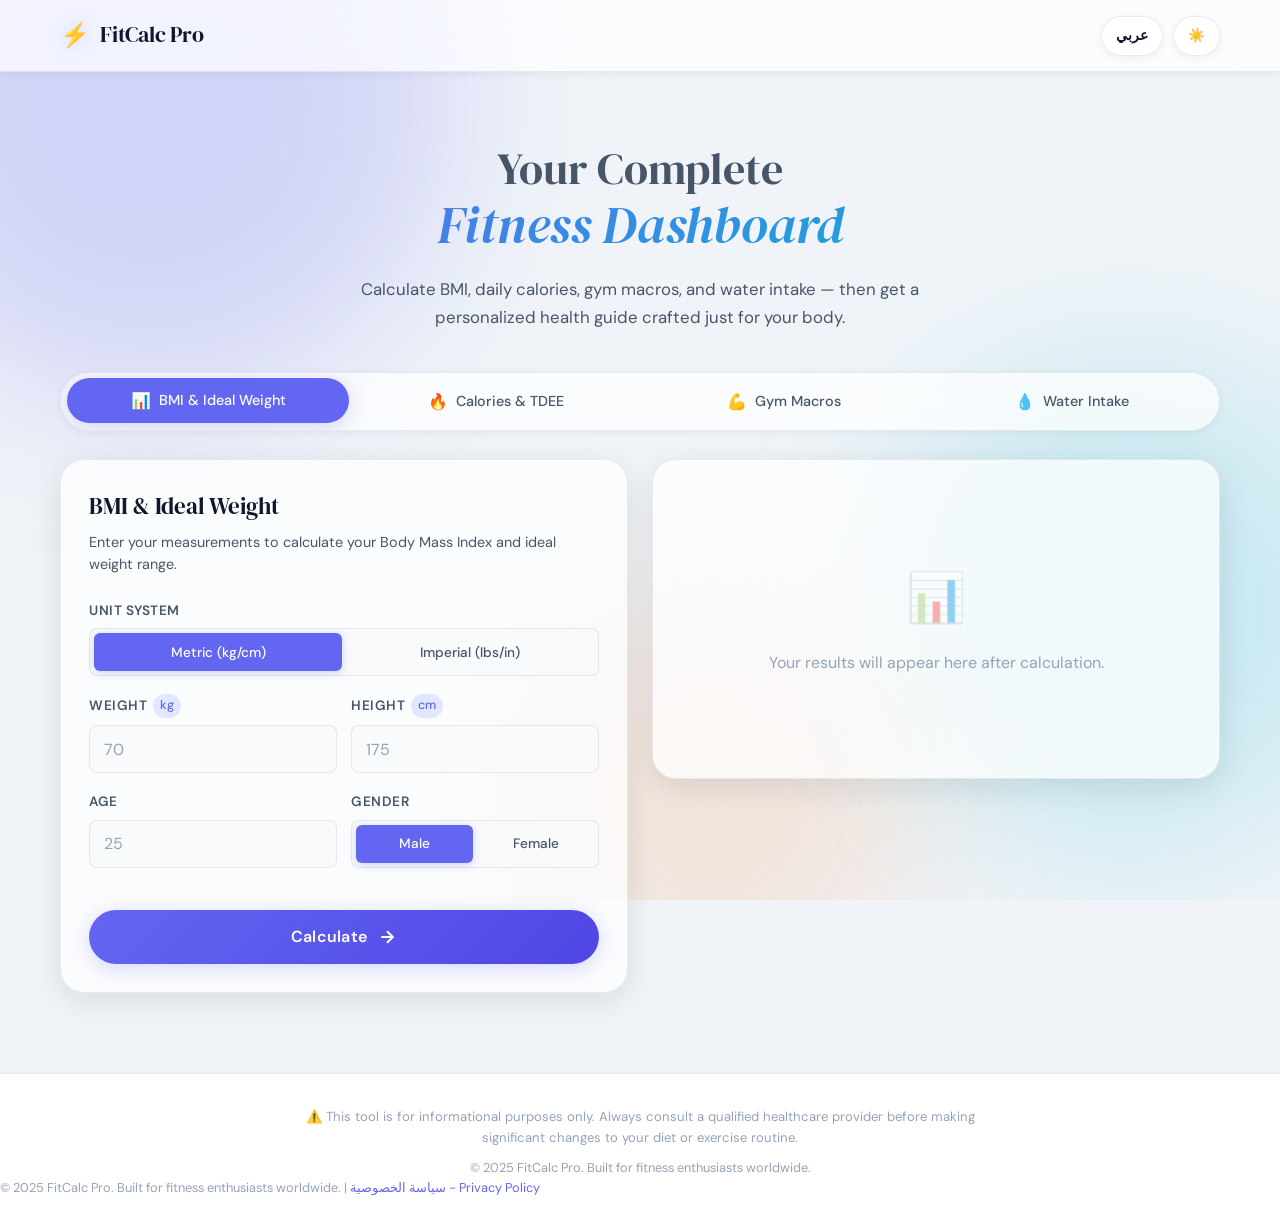
==== commit 182af1f3: "Add sitemap and privacy policy2" ====
--- a/index.html
+++ b/index.html
@@ -559,6 +559,10 @@
       </p>
       <p class="footer-copy">© 2025 FitCalc Pro. Built for fitness enthusiasts worldwide.</p>
     </div>
+    <p class="footer-copy">
+  © 2025 FitCalc Pro. Built for fitness enthusiasts worldwide. | 
+  <a href="privacy-policy.html" style="color: var(--accent); text-decoration: none;">سياسة الخصوصية - Privacy Policy</a>
+</p>
   </footer>
 
   <script src="script.js"></script>
